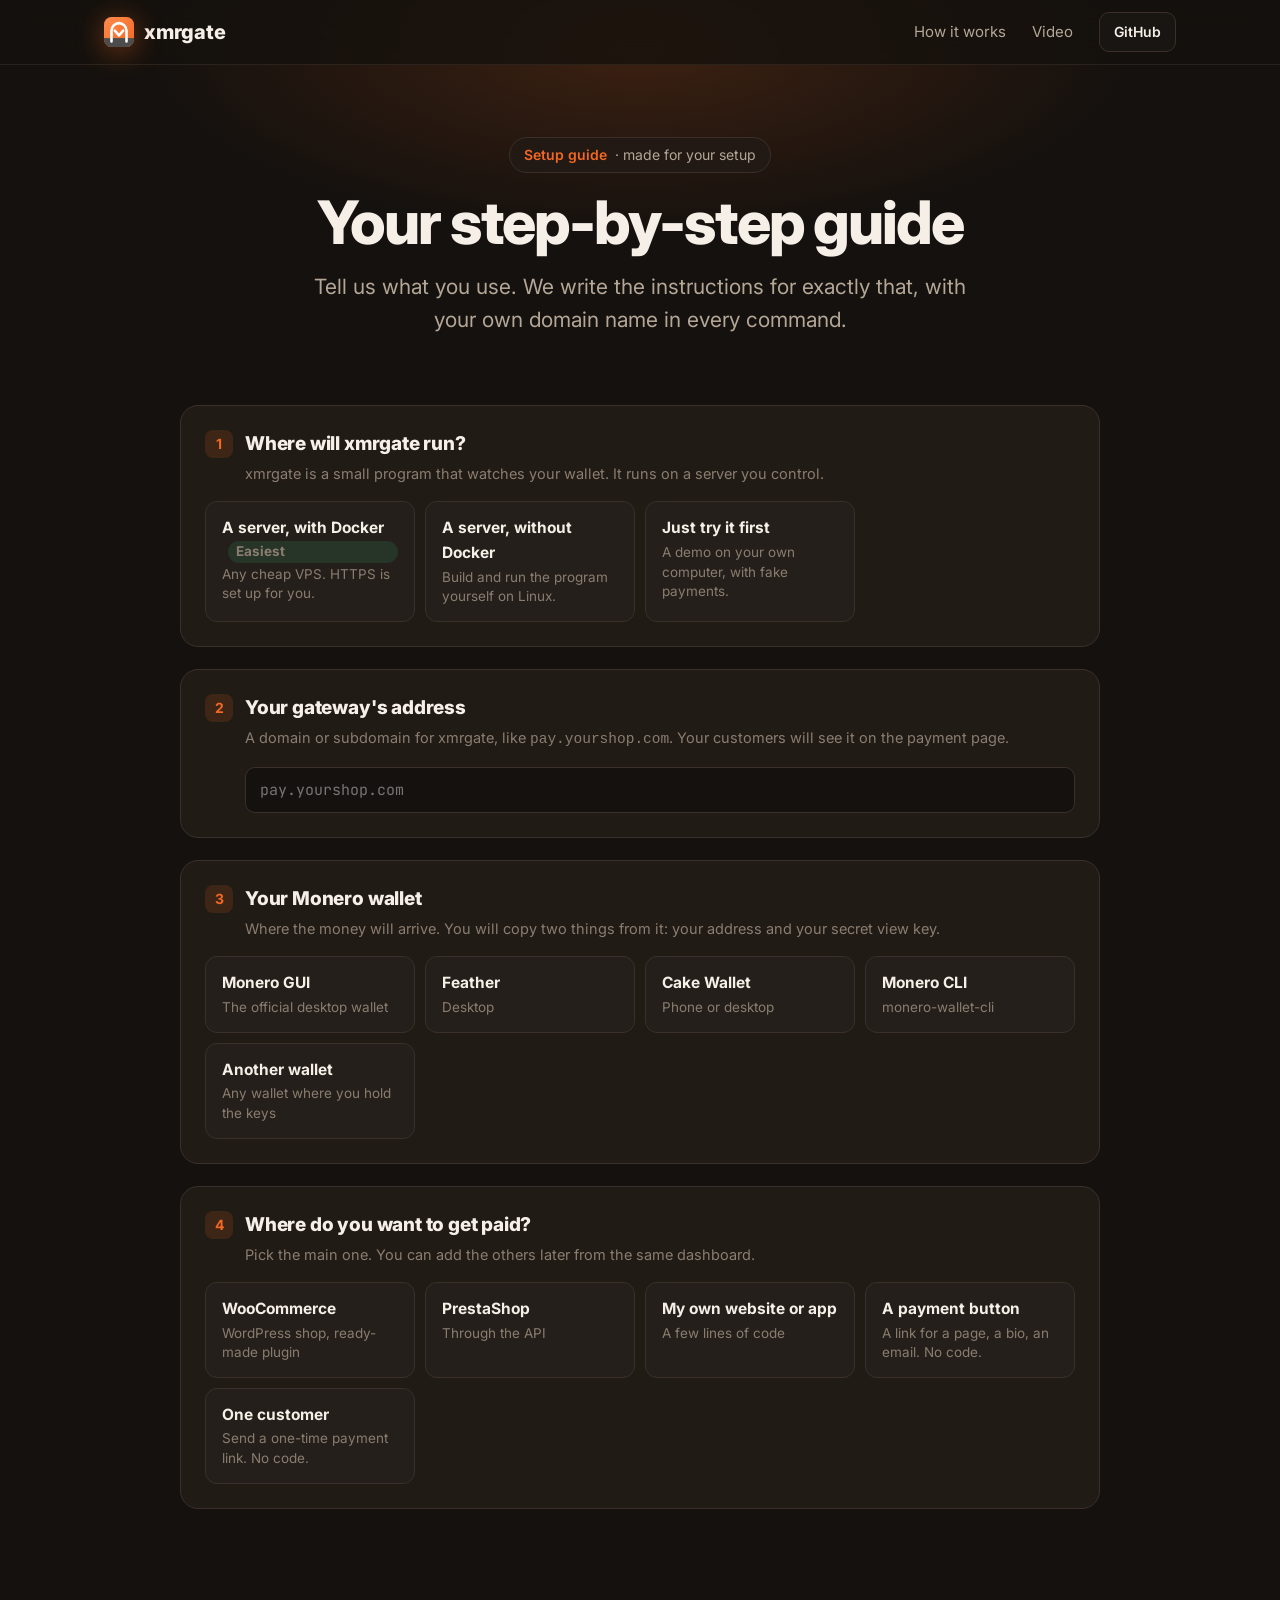
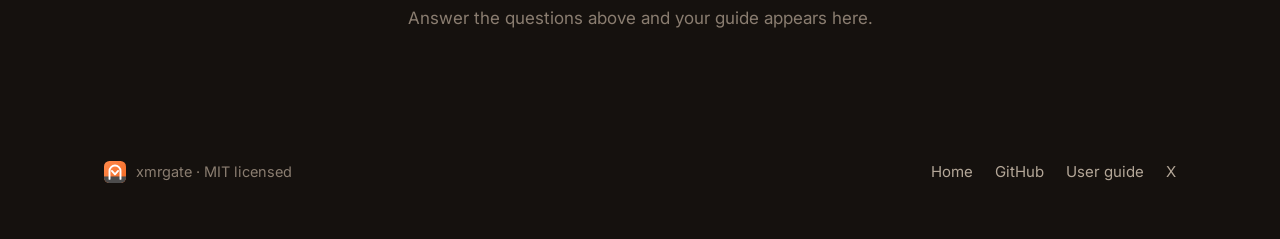
==== site/tutorial.html @ fdc4f8ef "Website: a setup guide made for each visitor's setup, logo cache refresh; fix the clone URL in the g" ====
<!doctype html>
<html lang="en">
<head>
<meta charset="utf-8">
<meta name="viewport" content="width=device-width, initial-scale=1">
<title>Monero payment setup guide for your stack · xmrgate</title>
<meta name="description" content="Pick your server, your Monero wallet and your website (WooCommerce, PrestaShop, custom code, payment links). Get step-by-step instructions to accept Monero with xmrgate.">
<meta name="robots" content="index, follow, max-image-preview:large">
<meta name="theme-color" content="#15110e">
<link rel="canonical" href="https://nowi333.github.io/xmrgate/tutorial.html">
<meta property="og:type" content="article">
<meta property="og:site_name" content="xmrgate">
<meta property="og:url" content="https://nowi333.github.io/xmrgate/tutorial.html">
<meta property="og:title" content="Your Monero payment setup guide · xmrgate">
<meta property="og:description" content="Choose your server, wallet and website. Get a step-by-step guide to accept Monero, made for your setup.">
<meta property="og:image" content="https://nowi333.github.io/xmrgate/video/woocommerce-tutorial.png">
<meta name="twitter:card" content="summary_large_image">
<meta name="twitter:site" content="@dev_nowi333">
<link rel="icon" href="logo.svg?v=2" type="image/svg+xml">
<link rel="icon" href="logo-512.png?v=2" type="image/png" sizes="512x512">
<link rel="apple-touch-icon" href="apple-touch-icon.png?v=2">
<link rel="preconnect" href="https://fonts.googleapis.com">
<link rel="preconnect" href="https://fonts.gstatic.com" crossorigin>
<link href="https://fonts.googleapis.com/css2?family=Inter:wght@400;500;600;700;800&family=JetBrains+Mono:wght@400;500&display=swap" rel="stylesheet">
<link rel="stylesheet" href="style.css">
<style>
.page-head { padding: 72px 0 32px; text-align: center; position: relative; }
.page-head::before { content: ""; position: absolute; inset: -200px 0 auto; height: 600px; pointer-events: none; z-index: -1; background: radial-gradient(ellipse 55% 45% at 50% 30%, rgba(242, 104, 34, .18), transparent 70%); }
.page-head h1 { font-size: clamp(36px, 6vw, 60px); margin: 18px auto 16px; }

.picker { display: grid; gap: 22px; max-width: 920px; margin: 0 auto; }
.q { background: var(--card); border: 1px solid var(--line); border-radius: var(--radius); padding: 24px; }
.q[hidden] { display: none; }
.q h2 { font-size: 19px; margin: 0 0 4px; letter-spacing: -.01em; display: flex; align-items: center; gap: 12px; }
.q h2 .n { display: inline-grid; place-items: center; width: 28px; height: 28px; border-radius: 8px; background: var(--orange-soft); color: var(--orange); font-size: 14px; font-weight: 700; flex: none; }
.q .hint { color: var(--dim); font-size: 14.5px; margin: 0 0 16px 40px; }
.opts { display: grid; grid-template-columns: repeat(auto-fill, minmax(180px, 1fr)); gap: 10px; }
.opt { position: relative; }
.opt input { position: absolute; opacity: 0; pointer-events: none; }
.opt label { display: block; height: 100%; padding: 14px 16px; border: 1px solid var(--line); border-radius: 12px; cursor: pointer; background: rgba(255, 255, 255, .015); transition: border-color .15s, background .15s; }
.opt label b { display: block; font-size: 15.5px; margin-bottom: 2px; }
.opt label span { color: var(--dim); font-size: 13.5px; line-height: 1.45; display: block; }
.opt label:hover { border-color: #5a4a3e; }
.opt input:checked + label { border-color: var(--orange); background: var(--orange-soft); }
.opt input:focus-visible + label { outline: 2px solid var(--orange); outline-offset: 2px; }
.badge { display: inline-block; font-size: 11.5px; font-weight: 700; color: var(--green); background: rgba(60, 207, 142, .12); border-radius: 999px; padding: 1px 8px; margin-left: 6px; vertical-align: 1px; }
.field { display: flex; gap: 10px; align-items: center; flex-wrap: wrap; margin-left: 40px; }
.field input { flex: 1; min-width: 220px; background: #15110e; border: 1px solid var(--line); border-radius: 10px; padding: 12px 14px; color: var(--text); font-family: var(--mono); font-size: 15px; }
.field input:focus { outline: none; border-color: var(--orange); }

.guide { max-width: 920px; margin: 56px auto 0; }
.guide-head { display: flex; align-items: center; justify-content: space-between; gap: 16px; flex-wrap: wrap; margin-bottom: 24px; }
.guide-head h2 { margin: 0; font-size: clamp(26px, 3.6vw, 34px); }
.summary { display: flex; gap: 8px; flex-wrap: wrap; margin-top: 10px; }
.summary span { font-size: 13px; padding: 4px 10px; border-radius: 999px; border: 1px solid var(--line); color: var(--muted); }
ol.steps-list { list-style: none; padding: 0; margin: 0; counter-reset: st; display: grid; gap: 18px; }
ol.steps-list > li { min-width: 0; counter-increment: st; background: var(--card); border: 1px solid var(--line); border-radius: var(--radius); padding: 26px 26px 26px 80px; position: relative; }
ol.steps-list > li::before { content: counter(st); position: absolute; left: 24px; top: 24px; width: 36px; height: 36px; border-radius: 10px; display: grid; place-items: center; background: var(--orange); color: #fff; font-weight: 700; }
ol.steps-list h3 { margin: 4px 0 10px; font-size: 20px; letter-spacing: -.01em; }
ol.steps-list p, ol.steps-list li li { color: var(--muted); font-size: 16px; }
ol.steps-list p { margin: 0 0 12px; }
ol.steps-list ul, ol.steps-list ol { margin: 0 0 12px; padding-left: 20px; color: var(--muted); }
ol.steps-list ul li, ol.steps-list ol li { margin: 4px 0; }
ol.steps-list b, ol.steps-list strong { color: var(--text); }
ol.steps-list a { color: #ff9a62; }
ol.steps-list code { font-family: var(--mono); font-size: 13.5px; color: var(--text); background: #2a221c; padding: 2px 7px; border-radius: 6px; }
.cmd { position: relative; margin: 6px 0 14px; min-width: 0; max-width: 100%; }
.cmd pre { margin: 0; background: #0f0c0a; border: 1px solid var(--line); border-radius: 12px; padding: 14px 92px 14px 16px; font-family: var(--mono); font-size: 14px; line-height: 1.7; color: #e8e1d8; overflow-x: auto; white-space: pre; }
.cmd button { position: absolute; top: 8px; right: 8px; background: #2a221c; border: 1px solid var(--line); color: var(--muted); border-radius: 8px; padding: 6px 12px; font: 600 13px var(--sans); cursor: pointer; }
.cmd button:hover { color: var(--text); border-color: #5a4a3e; }
.tip { border-left: 3px solid var(--orange); background: rgba(242, 104, 34, .07); padding: 12px 16px; border-radius: 0 10px 10px 0; color: var(--muted); font-size: 15px; margin: 6px 0 12px; }
.tip.ok { border-color: var(--green); background: rgba(60, 207, 142, .07); }
.shot-sm { border-radius: 12px; border: 1px solid var(--line); margin: 8px 0 12px; }
.empty { text-align: center; color: var(--dim); padding: 40px 0; }
@media (max-width: 760px) {
  .q { padding: 18px; }
  .q .hint, .field { margin-left: 0; }
  .opts { grid-template-columns: 1fr 1fr; }
  ol.steps-list > li { padding: 70px 18px 20px; }
  ol.steps-list > li::before { left: 18px; top: 20px; }
  .cmd pre { font-size: 12.5px; padding-right: 16px; padding-top: 44px; }
}
@media print {
  nav, .picker, .page-head, footer, .cmd button, .guide-head .btn { display: none !important; }
  body { background: #fff; color: #000; }
}
</style>
</head>
<body>

<nav>
  <div class="wrap">
    <a class="logo" href="./"><img src="logo.svg?v=2" alt="" width="30" height="30">xmrgate</a>
    <div class="links">
      <a class="hide-sm" href="./#how">How it works</a>
      <a class="hide-sm" href="./#tutorial">Video</a>
      <a class="btn btn-ghost btn-sm" href="https://github.com/nowi333/xmrgate">GitHub</a>
    </div>
  </div>
</nav>

<main>
<header class="page-head">
  <div class="wrap">
    <span class="pill"><b>Setup guide</b> · made for your setup</span>
    <h1>Your step-by-step guide</h1>
    <p class="lead">Tell us what you use. We write the instructions for exactly that, with your own domain name in every command.</p>
  </div>
</header>

<div class="wrap">
  <form class="picker" id="picker" onsubmit="return false">
    <div class="q">
      <h2><span class="n">1</span>Where will xmrgate run?</h2>
      <p class="hint">xmrgate is a small program that watches your wallet. It runs on a server you control.</p>
      <div class="opts" data-name="host">
        <div class="opt"><input type="radio" name="host" id="host-docker" value="docker"><label for="host-docker"><b>A server, with Docker<span class="badge">Easiest</span></b><span>Any cheap VPS. HTTPS is set up for you.</span></label></div>
        <div class="opt"><input type="radio" name="host" id="host-binary" value="binary"><label for="host-binary"><b>A server, without Docker</b><span>Build and run the program yourself on Linux.</span></label></div>
        <div class="opt"><input type="radio" name="host" id="host-demo" value="demo"><label for="host-demo"><b>Just try it first</b><span>A demo on your own computer, with fake payments.</span></label></div>
      </div>
    </div>

    <div class="q" id="q-domain">
      <h2><span class="n">2</span>Your gateway's address</h2>
      <p class="hint">A domain or subdomain for xmrgate, like <code>pay.yourshop.com</code>. Your customers will see it on the payment page.</p>
      <div class="field"><input id="domain" type="text" inputmode="url" autocomplete="off" spellcheck="false" placeholder="pay.yourshop.com" aria-label="Your gateway domain name"></div>
    </div>

    <div class="q" id="q-wallet">
      <h2><span class="n">3</span>Your Monero wallet</h2>
      <p class="hint">Where the money will arrive. You will copy two things from it: your address and your secret view key.</p>
      <div class="opts" data-name="wallet">
        <div class="opt"><input type="radio" name="wallet" id="w-gui" value="gui"><label for="w-gui"><b>Monero GUI</b><span>The official desktop wallet</span></label></div>
        <div class="opt"><input type="radio" name="wallet" id="w-feather" value="feather"><label for="w-feather"><b>Feather</b><span>Desktop</span></label></div>
        <div class="opt"><input type="radio" name="wallet" id="w-cake" value="cake"><label for="w-cake"><b>Cake Wallet</b><span>Phone or desktop</span></label></div>
        <div class="opt"><input type="radio" name="wallet" id="w-cli" value="cli"><label for="w-cli"><b>Monero CLI</b><span>monero-wallet-cli</span></label></div>
        <div class="opt"><input type="radio" name="wallet" id="w-other" value="other"><label for="w-other"><b>Another wallet</b><span>Any wallet where you hold the keys</span></label></div>
      </div>
    </div>

    <div class="q" id="q-site">
      <h2><span class="n">4</span>Where do you want to get paid?</h2>
      <p class="hint">Pick the main one. You can add the others later from the same dashboard.</p>
      <div class="opts" data-name="site">
        <div class="opt"><input type="radio" name="site" id="s-woo" value="woo"><label for="s-woo"><b>WooCommerce</b><span>WordPress shop, ready-made plugin</span></label></div>
        <div class="opt"><input type="radio" name="site" id="s-presta" value="presta"><label for="s-presta"><b>PrestaShop</b><span>Through the API</span></label></div>
        <div class="opt"><input type="radio" name="site" id="s-code" value="code"><label for="s-code"><b>My own website or app</b><span>A few lines of code</span></label></div>
        <div class="opt"><input type="radio" name="site" id="s-button" value="button"><label for="s-button"><b>A payment button</b><span>A link for a page, a bio, an email. No code.</span></label></div>
        <div class="opt"><input type="radio" name="site" id="s-link" value="link"><label for="s-link"><b>One customer</b><span>Send a one-time payment link. No code.</span></label></div>
      </div>
    </div>

    <div class="q" id="q-lang" hidden>
      <h2><span class="n">5</span>Your website's language</h2>
      <p class="hint">We'll point you to a complete, tested example in that language.</p>
      <div class="opts" data-name="lang">
        <div class="opt"><input type="radio" name="lang" id="l-php" value="php"><label for="l-php"><b>PHP</b></label></div>
        <div class="opt"><input type="radio" name="lang" id="l-node" value="node"><label for="l-node"><b>Node.js</b></label></div>
        <div class="opt"><input type="radio" name="lang" id="l-python" value="python"><label for="l-python"><b>Python</b></label></div>
        <div class="opt"><input type="radio" name="lang" id="l-other" value="other"><label for="l-other"><b>Something else</b><span>Any language that can make HTTPS requests</span></label></div>
      </div>
    </div>
  </form>

  <section class="guide" id="guide" style="padding: 0 0 40px" aria-live="polite">
    <div class="empty" id="empty">Answer the questions above and your guide appears here.</div>
    <div id="out" hidden>
      <div class="guide-head">
        <div>
          <h2>Your guide</h2>
          <div class="summary" id="summary"></div>
        </div>
        <button class="btn btn-ghost btn-sm" id="share" type="button">Copy link to this guide</button>
      </div>
      <ol class="steps-list" id="steps"></ol>
    </div>
  </section>
</div>
</main>

<footer>
  <div class="wrap">
    <span style="display:flex;align-items:center;gap:10px"><img src="logo.svg?v=2" alt="" width="22" height="22">xmrgate · MIT licensed</span>
    <div class="links">
      <a href="./">Home</a>
      <a href="https://github.com/nowi333/xmrgate">GitHub</a>
      <a href="https://github.com/nowi333/xmrgate/blob/main/docs/guide.md">User guide</a>
      <a href="https://x.com/dev_nowi333">X</a>
    </div>
  </div>
</footer>

<script>
(function () {
  var REPO = 'https://github.com/nowi333/xmrgate';
  var GUIDE = REPO + '/blob/main/docs/guide.md';
  var state = { host: '', wallet: '', site: '', lang: '', domain: '' };
  var LABELS = {
    host: { docker: 'Server with Docker', binary: 'Server without Docker', demo: 'Demo on my computer' },
    wallet: { gui: 'Monero GUI', feather: 'Feather', cake: 'Cake Wallet', cli: 'Monero CLI', other: 'Other wallet' },
    site: { woo: 'WooCommerce', presta: 'PrestaShop', code: 'Own website', button: 'Payment button', link: 'Payment link' },
    lang: { php: 'PHP', node: 'Node.js', python: 'Python', other: 'Other language' }
  };

  function esc(s) { return String(s).replace(/[&<>"']/g, function (c) { return { '&': '&amp;', '<': '&lt;', '>': '&gt;', '"': '&quot;', "'": '&#39;' }[c]; }); }
  function cleanDomain(v) { return String(v || '').trim().toLowerCase().replace(/^https?:\/\//, '').replace(/\/.*$/, '').replace(/[^a-z0-9.\-]/g, ''); }
  function dom() { return state.domain || 'pay.yourshop.com'; }
  function cmd(text) { return '<div class="cmd"><pre>' + esc(text) + '</pre><button type="button" class="copy">Copy</button></div>'; }
  function tip(html, ok) { return '<div class="tip' + (ok ? ' ok' : '') + '">' + html + '</div>'; }
  function step(title, body) { return '<li><h3>' + title + '</h3>' + body + '</li>'; }

  /* ---------- Steps ---------- */

  function serverPrereqs() {
    return step('Get a server and point your domain at it',
      '<p>You need:</p><ul>' +
      '<li><b>A small Linux server.</b> The cheapest VPS is plenty: xmrgate uses about 12 MB of memory and does not download the blockchain. Ubuntu or Debian is a good choice.</li>' +
      '<li><b>A DNS record</b> for <code>' + esc(dom()) + '</code>: in your domain provider\'s settings, add an <code>A</code> record pointing <code>' + esc(dom()) + '</code> to your server\'s IP address.</li>' +
      '<li><b>Ports 80 and 443 open</b> on the server, so the HTTPS certificate can be issued.</li></ul>');
  }

  function hostSteps() {
    var d = dom();
    if (state.host === 'docker') {
      return [
        serverPrereqs(),
        step('Install Docker', '<p>Connect to your server (<code>ssh root@your-server-ip</code>) and install Docker with its official script:</p>' +
          cmd('curl -fsSL https://get.docker.com | sh') +
          '<p>Already have Docker? Skip this step.</p>'),
        step('Download and start xmrgate',
          cmd('git clone ' + REPO + '.git') + cmd('cd xmrgate') + cmd('XMRGATE_DOMAIN=' + d + ' docker compose up -d') +
          '<p>This starts xmrgate and a small web server (Caddy) that gets and renews the HTTPS certificate for <code>' + esc(d) + '</code> on its own. The first start builds the program and takes a few minutes.</p>'),
        step('Get your setup address',
          cmd('docker compose logs xmrgate') +
          '<p>Look for a line like <code>https://YOUR-DOMAIN/setup?code=…</code>. Open it in your browser, with <code>' + esc(d) + '</code> in place of <code>YOUR-DOMAIN</code>:</p>' +
          cmd('https://' + d + '/setup?code=…') +
          tip('The code is there so only you can do the setup. Keep it to yourself.'))
      ];
    }
    if (state.host === 'binary') {
      return [
        serverPrereqs(),
        step('Install the build tools', '<p>On Ubuntu or Debian:</p>' +
          cmd('sudo apt update && sudo apt install -y build-essential pkg-config libssl-dev git curl') +
          '<p>Then install Rust:</p>' + cmd("curl --proto '=https' --tlsv1.2 -sSf https://sh.rustup.rs | sh -s -- -y && . \"$HOME/.cargo/env\"")),
        step('Build xmrgate',
          cmd('git clone ' + REPO + '.git && cd xmrgate') + cmd('cargo build --release') +
          cmd('sudo install -m 755 target/release/xmrgate /usr/local/bin/xmrgate') +
          '<p>It builds a single program of about 10 MB.</p>'),
        step('Run it as a service', '<p>Create <code>/etc/systemd/system/xmrgate.service</code> with:</p>' +
          cmd('[Unit]\nDescription=xmrgate\nAfter=network-online.target\nWants=network-online.target\n\n[Service]\nExecStart=/usr/local/bin/xmrgate --data /var/lib/xmrgate\nDynamicUser=yes\nStateDirectory=xmrgate\nRestart=on-failure\n\n[Install]\nWantedBy=multi-user.target') +
          cmd('sudo systemctl daemon-reload && sudo systemctl enable --now xmrgate') +
          '<p>xmrgate now listens on <code>127.0.0.1:3080</code>, only reachable from the server itself.</p>'),
        step('Add HTTPS with Caddy', '<p>Install Caddy by following <a href="https://caddyserver.com/docs/install#debian-ubuntu-raspbian">its official instructions</a>, then replace <code>/etc/caddy/Caddyfile</code> with:</p>' +
          cmd(d + ' {\n\treverse_proxy 127.0.0.1:3080\n}') + cmd('sudo systemctl reload caddy') +
          '<p>Caddy gets and renews the certificate for <code>' + esc(d) + '</code> on its own. Another web server (nginx, Apache) works too, as long as it serves HTTPS and forwards to <code>127.0.0.1:3080</code>.</p>'),
        step('Get your setup address', cmd('sudo journalctl -u xmrgate | grep setup') +
          '<p>Open the setup address it prints, with <code>' + esc(d) + '</code> in place of <code>YOUR-DOMAIN</code>:</p>' + cmd('https://' + d + '/setup?code=…'))
      ];
    }
    return [
      step('Install Rust and Git', '<p>On your own computer (macOS or Linux), install <a href="https://rustup.rs">Rust</a>:</p>' +
        cmd("curl --proto '=https' --tlsv1.2 -sSf https://sh.rustup.rs | sh") +
        '<p>You also need <code>git</code>. On macOS it comes with the Xcode command line tools (<code>xcode-select --install</code>).</p>'),
      step('Start the demo', cmd('git clone ' + REPO + '.git && cd xmrgate') + cmd('cargo run --example demo') +
        '<p>It runs a complete gateway on a simulated Monero network, with sample payments in every state. No wallet and no funds needed.</p>'),
      step('Look around', '<p>Open the dashboard address the demo prints, with the password <code>demo-password</code>. Open the payment pages too: you see exactly what your customers will see.</p>' +
        '<img class="shot-sm" src="images/dashboard.png" alt="The xmrgate dashboard" loading="lazy" width="2000" height="1943">' +
        tip('Ready for real payments? Choose <b>A server, with Docker</b> at the top of this page and your guide is rewritten.', true))
    ];
  }

  function walletStep() {
    var where = {
      gui: '<ul><li><b>Address:</b> open the <b>Account</b> page and copy the address of your <b>primary account</b>.</li><li><b>Secret view key:</b> open <b>Settings → Seed &amp; keys</b> and copy the <b>secret view key</b>.</li></ul>',
      feather: '<ul><li>Open <b>Wallet → Keys</b>. Copy the <b>primary address</b> and the <b>secret view key</b>.</li></ul>',
      cake: '<ul><li><b>Address:</b> on the <b>Receive</b> screen, open the address list and copy the <b>primary</b> address.</li><li><b>Secret view key:</b> open <b>Menu → Security and backup → Show seed/keys</b> and copy the <b>private view key</b>.</li></ul>',
      cli: '<p>In <code>monero-wallet-cli</code>:</p>' + cmd('address') + cmd('viewkey') + '<p>Copy the address at index <code>0</code> and the <b>secret</b> view key.</p>',
      other: '<p>Look for a screen called <b>Keys</b>, <b>Secrets</b> or <b>Seed &amp; keys</b>. You need the <b>main address</b> and the <b>secret</b> (private) <b>view key</b>.</p>'
    }[state.wallet];
    return step('Copy your address and view key', where +
      tip('Menus can differ a little between versions. Your main address starts with a <code>4</code>. If you paste a subaddress (starting with <code>8</code>), xmrgate tells you.') +
      tip('Never share your <b>seed</b> (25 words) or your <b>spend key</b>. xmrgate never asks for them. The view key can only <i>see</i> incoming payments, not spend them.', true));
  }

  function setupStep() {
    return step('Fill in the setup screen', '<p>On the setup page you opened:</p><ol>' +
      '<li>Paste your <b>address</b> and your <b>secret view key</b>. xmrgate checks right away that they belong together.</li>' +
      '<li>Optionally give your <b>shop name</b>: customers see it on the payment page.</li>' +
      '<li>Choose a long <b>password</b> for your dashboard.</li>' +
      '<li>Press <b>Start accepting Monero</b>.</li></ol>' +
      '<img class="shot-sm" src="images/setup.png" alt="The xmrgate setup screen" loading="lazy" width="1280" height="2220" style="max-width:360px">' +
      '<p>Your dashboard is now at <code>https://' + esc(dom()) + '</code>.</p>');
  }

  function apiSteps(note) {
    var d = dom();
    var files = { php: 'shop.php', node: 'shop.mjs', python: 'shop.py' };
    var run = { php: 'php -S localhost:8000 shop.php', node: 'node shop.mjs', python: 'python3 shop.py' };
    var lang = state.site === 'presta' ? 'php' : state.lang;
    var example = files[lang]
      ? '<p>A complete, tested shop in one file: <a href="' + REPO + '/blob/main/examples/integrations/' + files[lang] + '"><code>examples/integrations/' + files[lang] + '</code></a>. Try it as is:</p>' +
        cmd('XMRGATE_URL=https://' + d + ' XMRGATE_KEY=your-secret-key SHOP_URL=http://localhost:8000 ' + run[lang])
      : '<p>Your gateway serves the full developer guide at <code>https://' + esc(d) + '/docs</code>. Complete examples in PHP, Node.js and Python are in <a href="' + REPO + '/tree/main/examples/integrations"><code>examples/integrations</code></a>.</p>';
    return [
      step('Create a key for your website', '<p>In your dashboard, under <b>Connect a website</b>, type a name (for example <i>' + (state.site === 'presta' ? 'PrestaShop' : 'My shop') + '</i>) and press <b>Add website</b>. Copy its <b>secret key</b>.</p>' + (note || '')),
      step('Create a payment when the customer checks out', '<p>Your site sends one request:</p>' +
        cmd('curl https://' + d + '/api/v1/invoices \\\n  -H "Authorization: Bearer YOUR_SECRET_KEY" \\\n  -H "Content-Type: application/json" \\\n  -d \'{"amount": "19.99", "currency": "EUR", "order_ref": "1042",\n       "callback_url": "https://yourshop.com/xmrgate-webhook",\n       "redirect_url": "https://yourshop.com/thanks"}\'') +
        '<p>The answer contains a <code>checkout_url</code>. Send the customer there: they see the amount in XMR and a QR code.</p>'),
      step('Mark the order paid when xmrgate calls you', '<p>xmrgate calls your <code>callback_url</code> each time the payment changes. Each call is signed: check the <code>X-Xmrgate-Signature</code> header, which is the HMAC-SHA256 of the body with your secret key. Then mark the order paid when the status is <code>confirmed</code>.</p>' +
        example + tip('Statuses: <code>pending</code> (nothing yet), <code>seen</code> (paid, being confirmed), <code>confirmed</code> (paid), <code>underpaid</code>, <code>expired</code>.'))
    ];
  }

  function siteSteps() {
    var d = dom();
    switch (state.site) {
      case 'woo':
        return [
          step('Install the WooCommerce plugin', '<ol>' +
            '<li>In your xmrgate dashboard, under <b>Connect a website</b>, click <b>Download the WooCommerce plugin</b>.</li>' +
            '<li>In WordPress, go to <b>Plugins → Add new → Upload plugin</b>, choose that file, then <b>Activate</b>.</li></ol>'),
          step('Connect WooCommerce to your gateway', '<ol>' +
            '<li>Go to <b>WooCommerce → Settings → Payments → Monero (xmrgate)</b>.</li>' +
            '<li>Paste the <b>gateway address</b> (<code>https://' + esc(d) + '</code>) and your website\'s <b>secret key</b>, both shown in the dashboard with a Copy button.</li>' +
            '<li>Press <b>Save changes</b>. WooCommerce says <i>"Connected to your xmrgate gateway"</i> when it works.</li></ol>' +
            '<img class="shot-sm" src="images/woocommerce-settings.png" alt="WooCommerce settings for xmrgate" loading="lazy" width="2400" height="1728">' +
            tip('Optional: <b>Discount or fee (%)</b> in the same settings. <code>-5</code> gives 5% off to customers paying in Monero, <code>2</code> adds a 2% fee.')),
          step('Orders update on their own', '<p>Monero now appears at checkout. Orders go <b>On hold</b> when the payment is detected, then <b>Processing</b> once it is confirmed, usually within minutes.</p>' +
            '<p>Prefer to watch? The <a href="./#tutorial">video tutorial</a> shows the whole WooCommerce setup in under 4 minutes.</p>')
        ];
      case 'presta':
        return apiSteps(tip('There is no ready-made PrestaShop module yet. PrestaShop connects through the API, like any website: the PHP example below is the starting point for a small payment module.'));
      case 'code':
        return apiSteps('');
      case 'button':
        return [step('Create a payment button', '<ol>' +
          '<li>In the dashboard, under <b>Payment buttons</b>, say what you are selling and its price.</li>' +
          '<li>Optionally give the page your customer lands on after paying, for example a download page.</li>' +
          '<li>Press <b>Create payment button</b>.</li></ol>' +
          '<img class="shot-sm" src="images/payment-buttons.png" alt="Creating a payment button" loading="lazy" width="1776" height="956">' +
          '<p>Then <b>Copy link</b> to paste it anywhere (a page, an email, your bio, a QR code on a flyer), or <b>Copy HTML</b> for a ready-made "Pay with Monero" link in your website.</p>' +
          tip('Each person who presses the button gets their own payment page and their own address.', true))];
      case 'link':
        return [step('Send a payment link', '<p>In the dashboard, under <b>Request a payment</b>, type the amount, choose the currency, add a short description and press <b>Create payment link</b>. Send the link to your customer.</p>' +
          '<img class="shot-sm" src="images/payment-link.png" alt="Creating a one-time payment link" loading="lazy" width="1776" height="676">' +
          tip('A link works once and expires after 10 minutes. You can change that delay in <b>Settings</b>.'))];
    }
    return [];
  }

  function finalStep() {
    return step('Test with a small amount', '<p>Make a real purchase or payment with a few cents of XMR. You should see <i>"Payment received"</i> within seconds, and the payment turn <b>Paid</b> in your dashboard after confirmation.</p>' +
      '<p>Everything else (backups, updates, settings, troubleshooting) is in the <a href="' + GUIDE + '">user guide</a>.</p>' +
      tip('xmrgate is young, well-tested software that has not been audited yet. Start with small amounts.'));
  }

  /* ---------- Render ---------- */

  function complete() {
    if (!state.host) return false;
    if (state.host === 'demo') return true;
    if (!state.wallet || !state.site) return false;
    if (state.site === 'code' && !state.lang) return false;
    return true;
  }

  function render() {
    var demo = state.host === 'demo';
    document.getElementById('q-domain').hidden = demo;
    document.getElementById('q-wallet').hidden = demo;
    document.getElementById('q-site').hidden = demo;
    document.getElementById('q-lang').hidden = demo || state.site !== 'code';

    var ok = complete();
    document.getElementById('empty').hidden = ok;
    document.getElementById('out').hidden = !ok;
    writeHash();
    if (!ok) return;

    var html = hostSteps().join('');
    if (!demo) html += walletStep() + setupStep() + siteSteps().join('') + finalStep();
    document.getElementById('steps').innerHTML = html;

    var chips = [LABELS.host[state.host]];
    if (!demo) {
      chips.push(dom(), LABELS.wallet[state.wallet], LABELS.site[state.site]);
      if (state.site === 'code') chips.push(LABELS.lang[state.lang]);
    }
    document.getElementById('summary').innerHTML = chips.map(function (c) { return '<span>' + esc(c) + '</span>'; }).join('');
  }

  /* ---------- State in the URL, so a guide can be shared ---------- */

  function writeHash() {
    var parts = [];
    ['host', 'domain', 'wallet', 'site', 'lang'].forEach(function (k) { if (state[k]) parts.push(k + '=' + encodeURIComponent(state[k])); });
    var h = parts.length ? '#' + parts.join('&') : '';
    if (location.hash !== h) history.replaceState(null, '', location.pathname + location.search + h);
  }

  function readHash() {
    location.hash.replace(/^#/, '').split('&').forEach(function (p) {
      var kv = p.split('='); if (!kv[0] || !(kv[0] in state)) return;
      var v = decodeURIComponent(kv[1] || '');
      if (kv[0] === 'domain') v = cleanDomain(v);
      else if (!LABELS[kv[0]] || !LABELS[kv[0]][v]) return;
      state[kv[0]] = v;
    });
    ['host', 'wallet', 'site', 'lang'].forEach(function (k) {
      if (state[k]) { var el = document.querySelector('input[name="' + k + '"][value="' + state[k] + '"]'); if (el) el.checked = true; }
    });
    document.getElementById('domain').value = state.domain;
  }

  /* ---------- Events ---------- */

  var guideShown = false;
  document.getElementById('picker').addEventListener('change', function (e) {
    if (e.target.type !== 'radio') return;
    state[e.target.name] = e.target.value;
    var wasOk = complete();
    render();
    if (complete() && !guideShown) {
      guideShown = true;
      document.getElementById('guide').scrollIntoView({ behavior: 'smooth', block: 'start' });
    }
  });
  document.getElementById('domain').addEventListener('input', function (e) {
    state.domain = cleanDomain(e.target.value);
    render();
  });
  document.addEventListener('click', function (e) {
    var b = e.target.closest('.copy');
    if (b) {
      var text = b.previousElementSibling.textContent;
      (navigator.clipboard ? navigator.clipboard.writeText(text) : Promise.reject()).then(function () {
        b.textContent = 'Copied'; setTimeout(function () { b.textContent = 'Copy'; }, 1400);
      }, function () { b.textContent = 'Select & copy'; });
    }
    if (e.target.id === 'share') {
      var s = e.target;
      (navigator.clipboard ? navigator.clipboard.writeText(location.href) : Promise.reject()).then(function () {
        s.textContent = 'Link copied'; setTimeout(function () { s.textContent = 'Copy link to this guide'; }, 1600);
      }, function () {});
    }
  });

  readHash();
  guideShown = complete();
  render();
})();
</script>
</body>
</html>
---- site/style.css ----
:root {
  --bg: #15110e;
  --bg-2: #1c1713;
  --card: #211b16;
  --line: #3a3029;
  --text: #f5efe8;
  --muted: #b4a798;
  --dim: #8a7d70;
  --orange: #f26822;
  --orange-soft: rgba(242, 104, 34, .14);
  --green: #3ccf8e;
  --radius: 18px;
  --sans: "Inter", system-ui, -apple-system, "Segoe UI", sans-serif;
  --mono: "JetBrains Mono", ui-monospace, SFMono-Regular, Menlo, monospace;
}
* { box-sizing: border-box; }
html { scroll-behavior: smooth; }
body {
  margin: 0; background: var(--bg); color: var(--text); font-family: var(--sans);
  font-size: 17px; line-height: 1.6; -webkit-font-smoothing: antialiased; overflow-x: hidden;
}
a { color: inherit; }
img, video { max-width: 100%; height: auto; display: block; }
.wrap { max-width: 1120px; margin: 0 auto; padding: 0 24px; }

/* Nav */
nav { position: sticky; top: 0; z-index: 10; backdrop-filter: blur(14px); background: rgba(21, 17, 14, .78); border-bottom: 1px solid rgba(58, 48, 41, .6); }
nav .wrap { display: flex; align-items: center; justify-content: space-between; height: 64px; }
.logo { display: flex; align-items: center; gap: 10px; font-weight: 800; font-size: 20px; text-decoration: none; letter-spacing: -.01em; }
.logo img { width: 30px; height: 30px; filter: drop-shadow(0 4px 14px rgba(242, 104, 34, .45)); }
.links { display: flex; align-items: center; gap: 26px; font-size: 15px; color: var(--muted); }
.links a { text-decoration: none; transition: color .15s; }
.links a:hover { color: var(--text); }
@media (max-width: 760px) { .links .hide-sm { display: none; } }

/* Buttons */
.btn { display: inline-flex; align-items: center; gap: 10px; padding: 13px 22px; border-radius: 12px; font-weight: 600; font-size: 16px; text-decoration: none; transition: transform .15s, background .15s, border-color .15s; border: 1px solid transparent; }
.btn:hover { transform: translateY(-1px); }
.btn-primary { background: var(--orange); color: #fff; box-shadow: 0 10px 30px rgba(242, 104, 34, .3); }
.btn-primary:hover { background: #ff7731; }
.btn-ghost { border-color: var(--line); color: var(--text); background: rgba(255, 255, 255, .02); }
.btn-ghost:hover { border-color: #5a4a3e; }
.btn-sm { padding: 8px 14px; font-size: 14px; border-radius: 10px; }
.btn svg { width: 18px; height: 18px; }

/* Hero */
.hero { position: relative; padding: 96px 0 64px; text-align: center; }
.hero::before {
  content: ""; position: absolute; inset: -200px 0 auto; height: 760px; pointer-events: none; z-index: -1;
  background: radial-gradient(ellipse 60% 50% at 50% 30%, rgba(242, 104, 34, .22), transparent 70%);
}
.pill { display: inline-flex; align-items: center; gap: 8px; padding: 6px 14px; border-radius: 999px; border: 1px solid var(--line); background: rgba(33, 27, 22, .7); color: var(--muted); font-size: 14px; }
.pill b { color: var(--orange); font-weight: 600; }
h1 { font-size: clamp(40px, 7vw, 76px); line-height: 1.04; letter-spacing: -.035em; margin: 26px auto 22px; font-weight: 800; max-width: 900px; }
h1 em { font-style: normal; background: linear-gradient(90deg, #ff8a4c, var(--orange)); -webkit-background-clip: text; background-clip: text; color: transparent; }
.lead { font-size: clamp(18px, 2.2vw, 21px); color: var(--muted); max-width: 680px; margin: 0 auto 36px; }
.cta { display: flex; gap: 14px; justify-content: center; flex-wrap: wrap; }
.facts { display: flex; gap: 12px 28px; justify-content: center; flex-wrap: wrap; margin-top: 34px; color: var(--dim); font-size: 15px; }
.facts span::before { content: "✓"; color: var(--green); margin-right: 8px; font-weight: 700; }

.shot { margin-top: 64px; border-radius: 22px; border: 1px solid var(--line); background: var(--bg-2); padding: 14px; box-shadow: 0 50px 120px rgba(0, 0, 0, .5); }
.shot img { border-radius: 12px; width: 100%; }

/* Sections */
section { padding: 88px 0; }
.eyebrow { color: var(--orange); font-weight: 600; font-size: 14px; letter-spacing: .1em; text-transform: uppercase; }
h2 { font-size: clamp(30px, 4.4vw, 46px); line-height: 1.12; letter-spacing: -.025em; margin: 12px 0 16px; font-weight: 800; }
.sub { color: var(--muted); font-size: 19px; max-width: 640px; margin: 0; }
.head { margin-bottom: 48px; }
.center { text-align: center; }
.center .sub { margin: 0 auto; }

/* Steps */
.steps { display: grid; grid-template-columns: repeat(3, 1fr); gap: 20px; counter-reset: s; }
.step { background: var(--card); border: 1px solid var(--line); border-radius: var(--radius); padding: 28px; position: relative; }
.step::before { counter-increment: s; content: counter(s); display: grid; place-items: center; width: 38px; height: 38px; border-radius: 11px; background: var(--orange-soft); color: var(--orange); font-weight: 700; margin-bottom: 18px; }
.step h3 { margin: 0 0 8px; font-size: 20px; letter-spacing: -.01em; }
.step p { margin: 0; color: var(--muted); font-size: 16px; }
.step code { font-family: var(--mono); font-size: 13.5px; color: var(--text); background: #2a221c; padding: 2px 7px; border-radius: 6px; }

/* Features */
.grid { display: grid; grid-template-columns: repeat(3, 1fr); gap: 20px; }
.feat { background: linear-gradient(180deg, var(--card), rgba(33, 27, 22, .4)); border: 1px solid var(--line); border-radius: var(--radius); padding: 28px; }
.feat .ic { width: 44px; height: 44px; border-radius: 12px; display: grid; place-items: center; background: var(--orange-soft); margin-bottom: 18px; }
.feat .ic svg { width: 22px; height: 22px; stroke: var(--orange); fill: none; stroke-width: 2; stroke-linecap: round; stroke-linejoin: round; }
.feat h3 { margin: 0 0 8px; font-size: 19px; letter-spacing: -.01em; }
.feat p { margin: 0; color: var(--muted); font-size: 15.5px; }

/* Video */
.video { border-radius: 22px; overflow: hidden; border: 1px solid var(--line); box-shadow: 0 40px 100px rgba(0, 0, 0, .5); background: #000; }
.video video { width: 100%; aspect-ratio: 16 / 9; }

/* Works with */
.works { display: grid; grid-template-columns: repeat(4, 1fr); gap: 20px; }
.work { border: 1px solid var(--line); border-radius: var(--radius); padding: 26px; background: var(--card); display: flex; flex-direction: column; }
.work h3 { margin: 0 0 6px; font-size: 19px; }
.work p { margin: 0 0 18px; color: var(--muted); font-size: 15.5px; flex: 1; }
.tag { align-self: flex-start; font-size: 13px; font-weight: 600; padding: 4px 10px; border-radius: 999px; background: rgba(60, 207, 142, .12); color: var(--green); }
.tag.code { background: var(--orange-soft); color: var(--orange); }

/* Split */
.split { display: grid; grid-template-columns: 1fr 1.1fr; gap: 56px; align-items: center; }
.split img { border-radius: 16px; border: 1px solid var(--line); }
ul.checks { list-style: none; padding: 0; margin: 28px 0 0; display: grid; gap: 16px; }
ul.checks li { display: grid; grid-template-columns: 26px 1fr; gap: 12px; color: var(--muted); }
ul.checks li::before { content: ""; width: 22px; height: 22px; margin-top: 3px; border-radius: 50%; background: var(--orange-soft) url("data:image/svg+xml,%3Csvg xmlns='http://www.w3.org/2000/svg' viewBox='0 0 24 24' fill='none' stroke='%23f26822' stroke-width='3' stroke-linecap='round' stroke-linejoin='round'%3E%3Cpath d='M5 12l5 5L20 7'/%3E%3C/svg%3E") center / 13px no-repeat; }
ul.checks b { color: var(--text); font-weight: 600; }

/* Code */
.term { background: #0f0c0a; border: 1px solid var(--line); border-radius: var(--radius); overflow: hidden; box-shadow: 0 30px 80px rgba(0, 0, 0, .45); }
.term .bar { display: flex; align-items: center; gap: 8px; padding: 14px 18px; background: #1b1612; border-bottom: 1px solid var(--line); }
.term .bar i { width: 12px; height: 12px; border-radius: 50%; display: block; }
.term .bar span { margin-left: 10px; color: var(--dim); font-size: 13px; }
.term pre { margin: 0; padding: 22px 24px; font-family: var(--mono); font-size: 14.5px; line-height: 1.8; overflow-x: auto; color: #e8e1d8; }
.term .c { color: var(--dim); }
.term .p { color: var(--orange); user-select: none; }
.term .s { color: #f0b48f; }

/* Final CTA */
.final { text-align: center; border: 1px solid var(--line); border-radius: 28px; padding: 72px 28px; background: radial-gradient(ellipse 70% 90% at 50% 0%, rgba(242, 104, 34, .2), transparent 70%), var(--bg-2); }
.final h2 { margin-top: 0; }
.final .cta { margin-top: 32px; }
.note { margin-top: 26px; color: var(--dim); font-size: 14.5px; }

footer { padding: 48px 0 56px; color: var(--dim); font-size: 14.5px; }
footer .wrap { display: flex; justify-content: space-between; gap: 16px; flex-wrap: wrap; }
footer a { color: var(--muted); text-decoration: none; }
footer a:hover { color: var(--text); }
footer .links { gap: 22px; }

@media (max-width: 960px) {
  .works { grid-template-columns: repeat(2, 1fr); }
  .split { grid-template-columns: 1fr; gap: 36px; }
}
@media (max-width: 760px) {
  body { font-size: 16px; }
  .wrap { padding: 0 16px; }
  .hero { padding: 64px 0 40px; }
  section { padding: 64px 0; }
  .steps, .grid, .works { grid-template-columns: 1fr; }
  .shot { padding: 6px; margin-top: 44px; border-radius: 14px; }
  .term pre { font-size: 12.5px; padding: 18px; }
  .final { padding: 52px 20px; }
}
@media (prefers-reduced-motion: reduce) { html { scroll-behavior: auto; } .btn { transition: none; } }
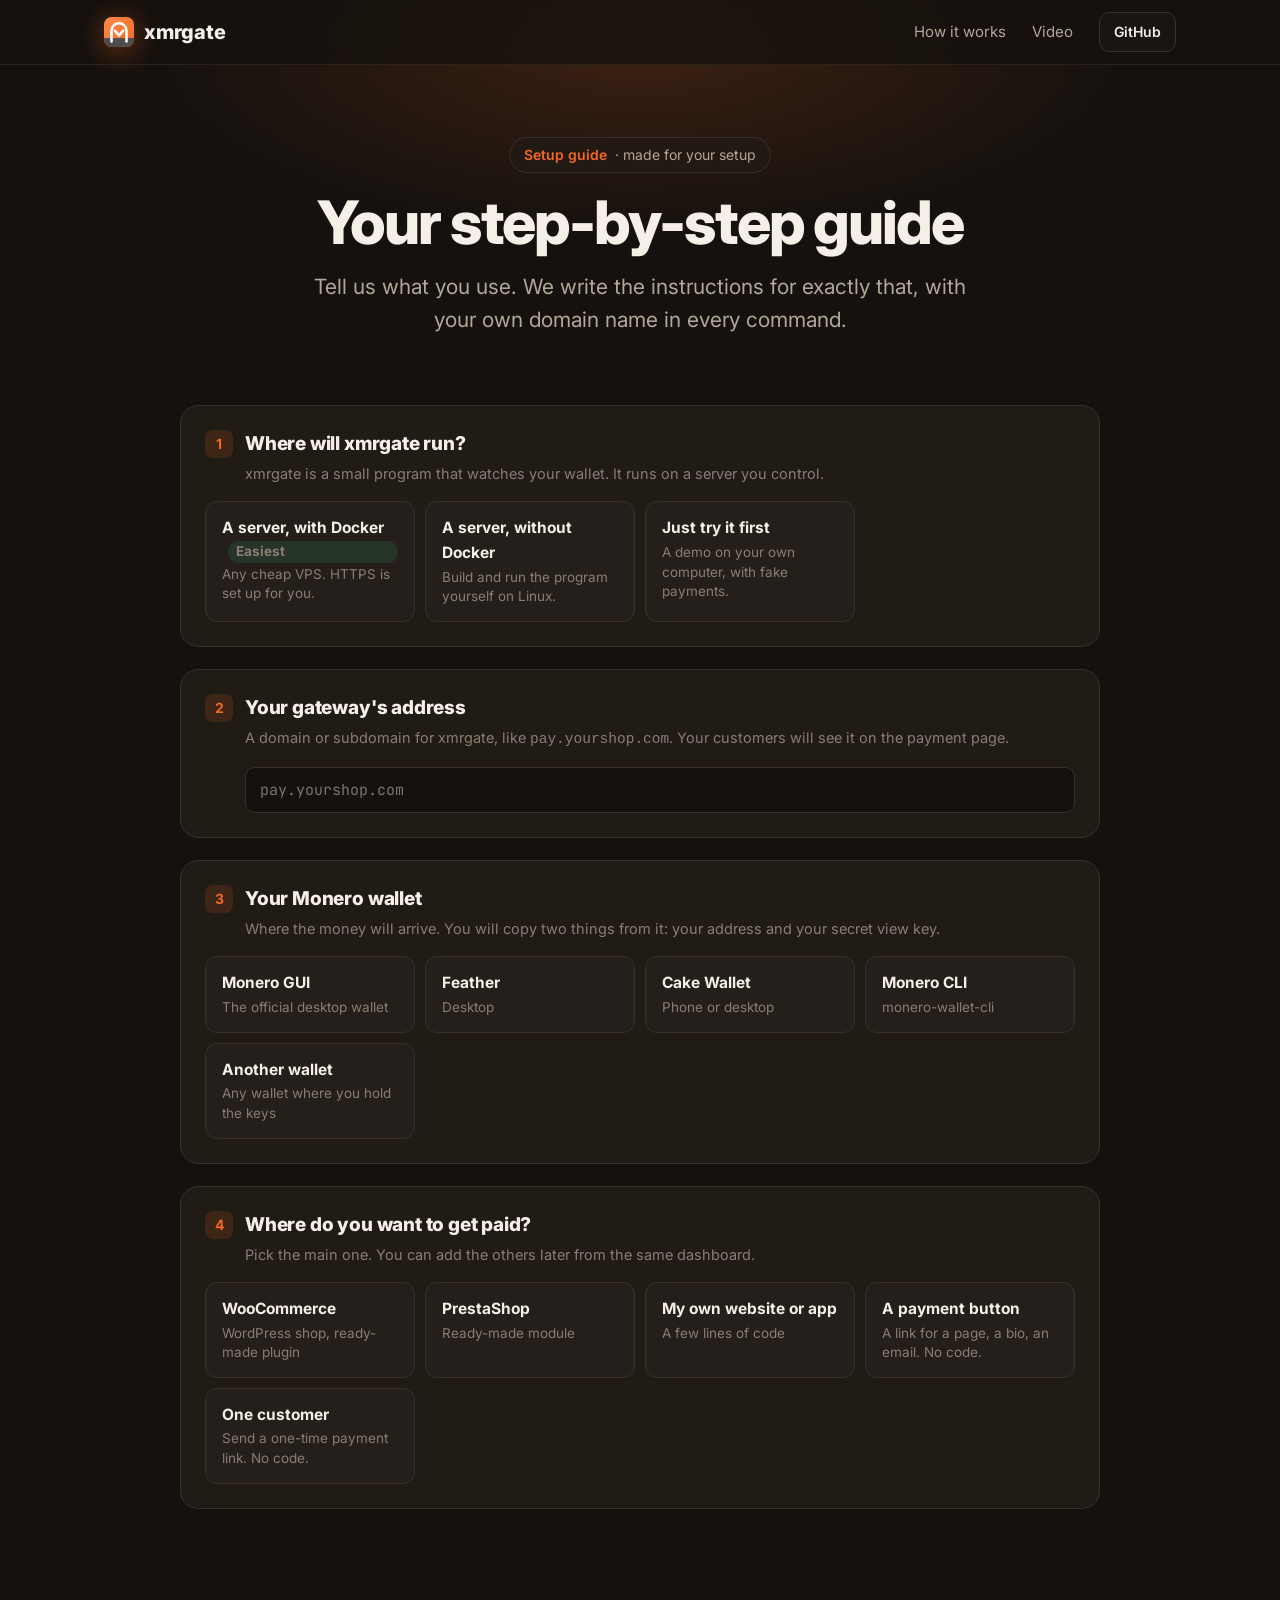
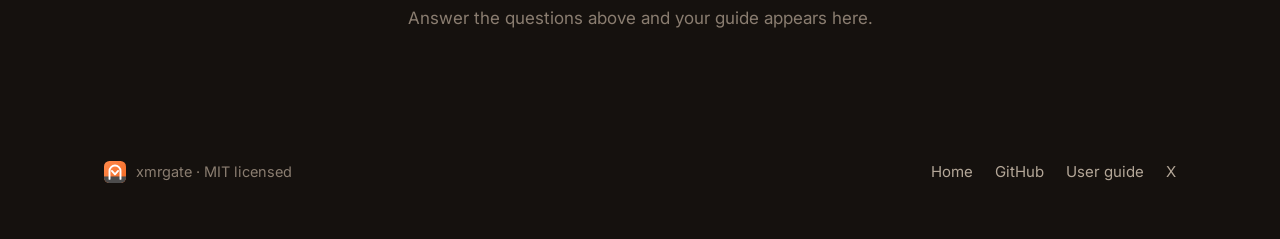
==== commit 54e59693: "Add a PrestaShop payment module, served from the dashboard" ====
--- a/site/tutorial.html
+++ b/site/tutorial.html
@@ -143,7 +143,7 @@
       <p class="hint">Pick the main one. You can add the others later from the same dashboard.</p>
       <div class="opts" data-name="site">
         <div class="opt"><input type="radio" name="site" id="s-woo" value="woo"><label for="s-woo"><b>WooCommerce</b><span>WordPress shop, ready-made plugin</span></label></div>
-        <div class="opt"><input type="radio" name="site" id="s-presta" value="presta"><label for="s-presta"><b>PrestaShop</b><span>Through the API</span></label></div>
+        <div class="opt"><input type="radio" name="site" id="s-presta" value="presta"><label for="s-presta"><b>PrestaShop</b><span>Ready-made module</span></label></div>
         <div class="opt"><input type="radio" name="site" id="s-code" value="code"><label for="s-code"><b>My own website or app</b><span>A few lines of code</span></label></div>
         <div class="opt"><input type="radio" name="site" id="s-button" value="button"><label for="s-button"><b>A payment button</b><span>A link for a page, a bio, an email. No code.</span></label></div>
         <div class="opt"><input type="radio" name="site" id="s-link" value="link"><label for="s-link"><b>One customer</b><span>Send a one-time payment link. No code.</span></label></div>
@@ -330,7 +330,19 @@
             '<p>Prefer to watch? The <a href="./#tutorial">video tutorial</a> shows the whole WooCommerce setup in under 4 minutes.</p>')
         ];
       case 'presta':
-        return apiSteps(tip('There is no ready-made PrestaShop module yet. PrestaShop connects through the API, like any website: the PHP example below is the starting point for a small payment module.'));
+        return [
+          step('Install the PrestaShop module', '<ol>' +
+            '<li>In your xmrgate dashboard, under <b>Connect a website</b>, add a website named <i>PrestaShop</i> and copy its <b>secret key</b>.</li>' +
+            '<li>Click <b>Download the PrestaShop module</b>.</li>' +
+            '<li>In PrestaShop, go to <b>Modules → Module Manager → Upload a module</b> and choose that file.</li></ol>' +
+            tip('Works with PrestaShop 1.7.7 and later, including 8 and 9.')),
+          step('Connect PrestaShop to your gateway', '<ol>' +
+            '<li>Click <b>Configure</b> on the <b>Monero (xmrgate)</b> module.</li>' +
+            '<li>Paste the <b>gateway address</b> (<code>https://' + esc(d) + '</code>) and the <b>secret key</b>.</li>' +
+            '<li>Press <b>Save</b>. PrestaShop says <i>"Connected to your xmrgate gateway"</i> when it works.</li></ol>'),
+          step('Orders update on their own', '<p><b>Monero (XMR)</b> now appears among the payment methods. Orders go from <b>Awaiting Monero payment</b> to <b>Monero payment detected, confirming</b>, then <b>Payment accepted</b> once the network confirms it, usually within minutes.</p>' +
+            tip('If a customer pays only part of the amount, the order shows <b>Monero payment incomplete</b>. If nobody pays in time, it is <b>Canceled</b>.'))
+        ];
       case 'code':
         return apiSteps('');
       case 'button':
--- a/site/style.css
+++ b/site/style.css
@@ -91,7 +91,7 @@
 .video video { width: 100%; aspect-ratio: 16 / 9; }
 
 /* Works with */
-.works { display: grid; grid-template-columns: repeat(4, 1fr); gap: 20px; }
+.works { display: grid; grid-template-columns: repeat(auto-fit, minmax(200px, 1fr)); gap: 20px; }
 .work { border: 1px solid var(--line); border-radius: var(--radius); padding: 26px; background: var(--card); display: flex; flex-direction: column; }
 .work h3 { margin: 0 0 6px; font-size: 19px; }
 .work p { margin: 0 0 18px; color: var(--muted); font-size: 15.5px; flex: 1; }
